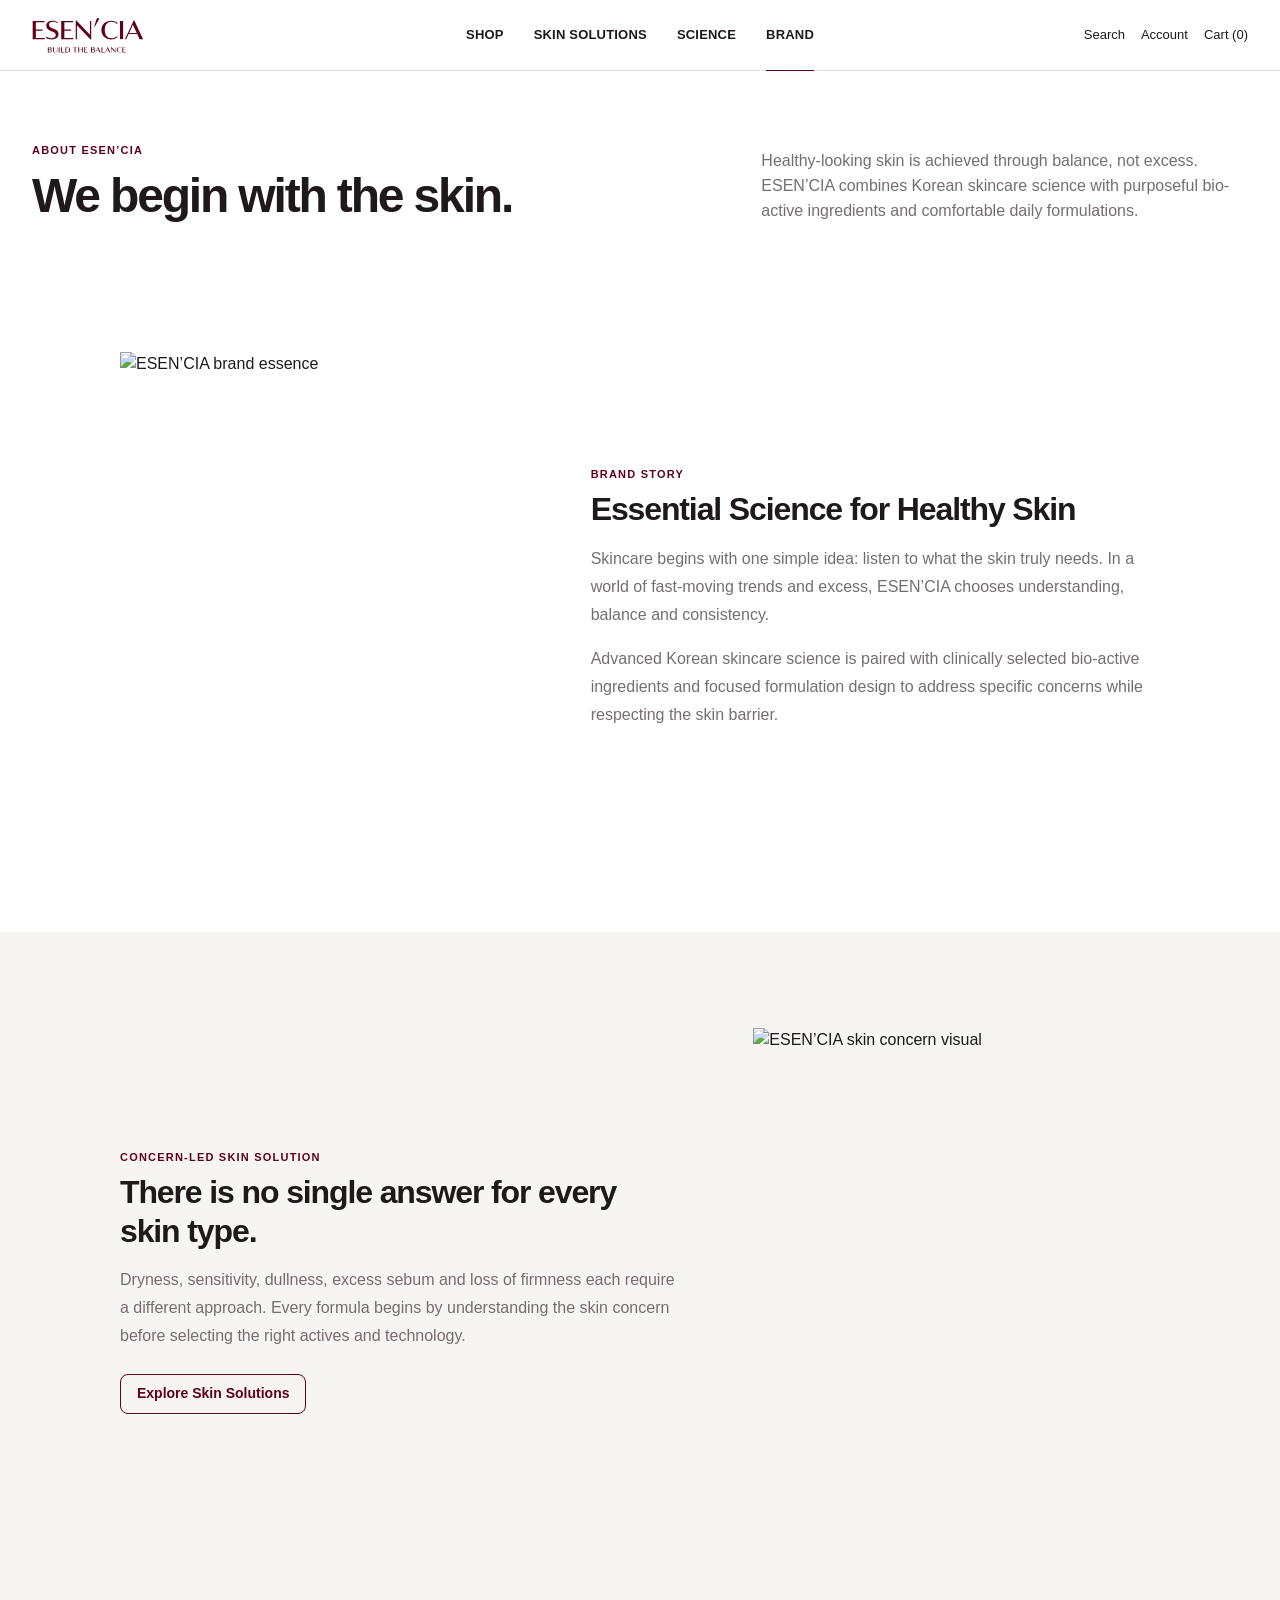
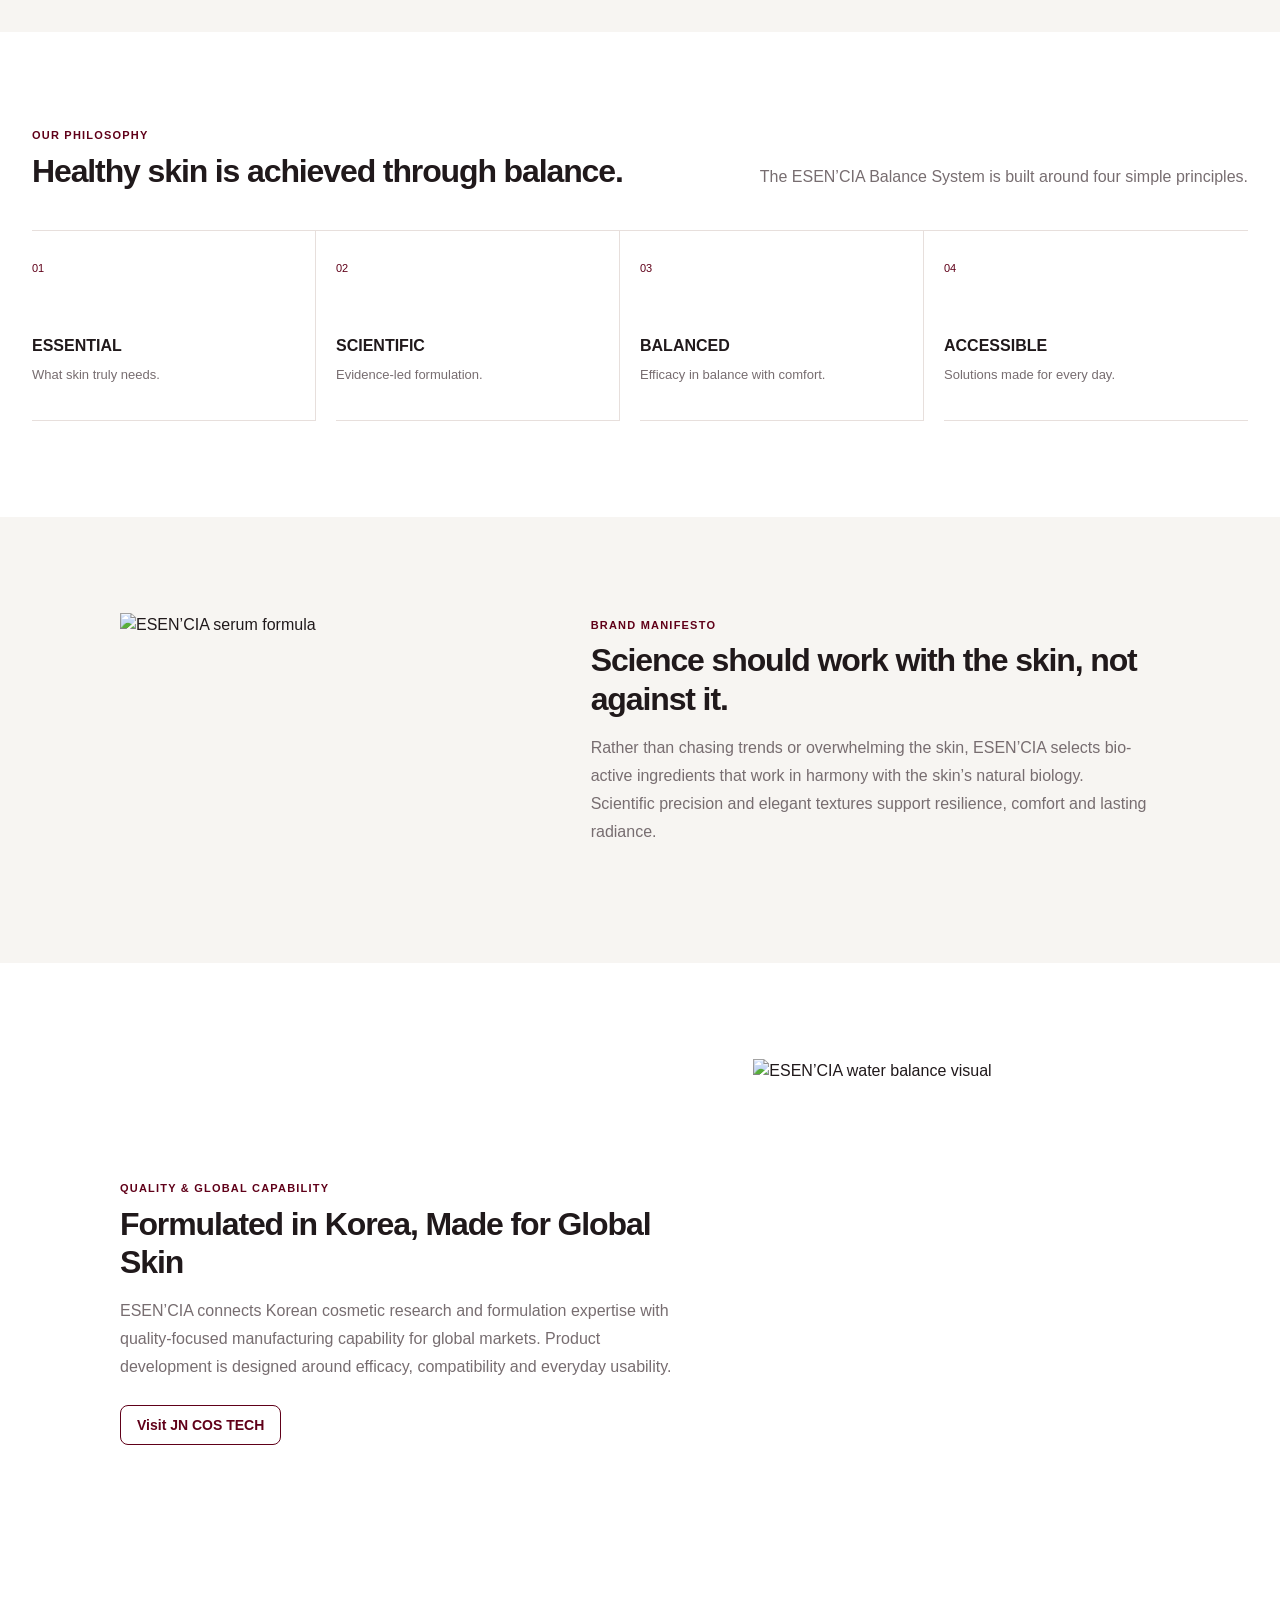
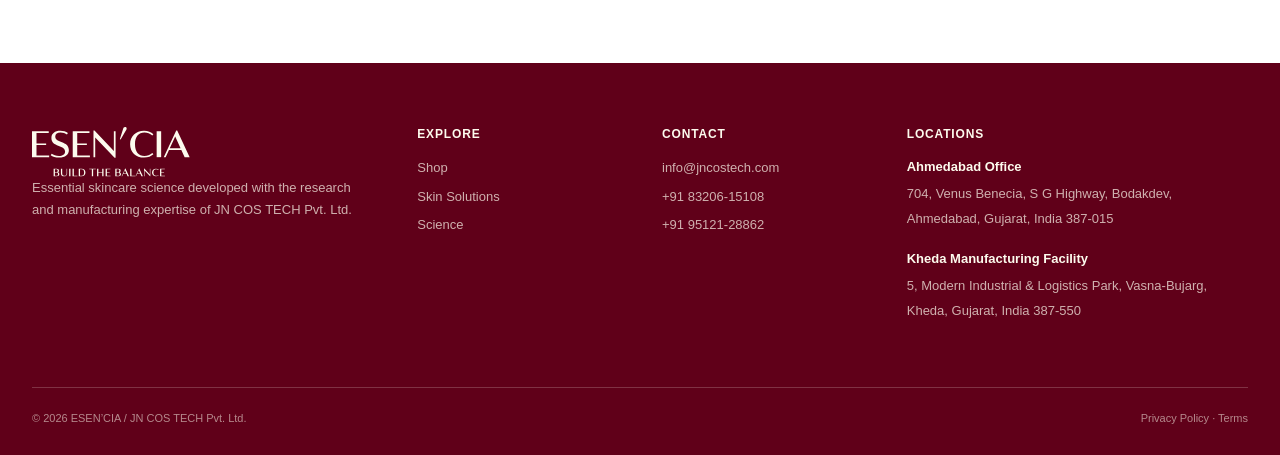
==== brand.html @ ddf8f051 "Add ESENCIA brand story page" ====
<!doctype html><html lang="en"><head><meta charset="utf-8"><meta name="viewport" content="width=device-width,initial-scale=1"><title>Brand — ESEN’CIA</title><meta name="description" content="Discover the ESEN’CIA brand story, philosophy and global quality approach."><link rel="stylesheet" href="assets/preview.css"></head><body><a class="skip-link" href="#main">Skip to content</a>
<header class="header"><div class="wrap header-in"><a href="index.html"><span class="brand-logo small"></span></a><nav class="nav"><div class="nav-item"><a class="nav-link" href="shop.html">SHOP</a><div class="dropdown"><a href="shop.html">Shop All</a><a href="shop.html?category=Cleanser">Cleanser</a><a href="shop.html?category=Toner">Toner</a><a href="shop.html?category=Serum">Serum</a><a href="shop.html?category=Cream">Cream</a></div></div><div class="nav-item"><a class="nav-link" href="solutions.html">SKIN SOLUTIONS</a><div class="dropdown"><a href="solutions.html?solution=Hydrating">Hydrating</a><a href="solutions.html?solution=Calming">Calming</a><a href="solutions.html?solution=Brightening">Brightening</a><a href="solutions.html?solution=Clarifying">Clarifying</a><a href="solutions.html?solution=Rejuvenating">Rejuvenating</a></div></div><div class="nav-item"><a class="nav-link" href="science.html">SCIENCE</a><div class="dropdown"><a href="science.html#our-science">Our Science</a><a href="science.html#complex">Complex Technology</a><a href="science.html#ingredients">Ingredients</a></div></div><div class="nav-item"><a class="nav-link active" href="brand.html">BRAND</a><div class="dropdown"><a href="#story">Brand Story</a><a href="#philosophy">Our Philosophy</a><a href="#quality">Quality & Global Capability</a></div></div></nav><div class="util"><a href="search.html">Search</a><a class="account" href="account.html">Account</a><a href="cart.html">Cart (0)</a><button class="menu-btn" type="button" aria-label="Open menu" data-menu-open><span class="menu-lines"></span></button></div></div></header>
<div class="mobile-panel"><div class="mobile-top"><a href="index.html"><span class="brand-logo small"></span></a><button class="close-btn" data-menu-close>×</button></div><div class="mobile-nav"><details><summary>SHOP <span>+</span></summary><div class="mobile-sub"><a href="shop.html">Shop All</a></div></details><details><summary>SKIN SOLUTIONS <span>+</span></summary><div class="mobile-sub"><a href="solutions.html">All Solutions</a></div></details><details><summary>SCIENCE <span>+</span></summary><div class="mobile-sub"><a href="science.html">Our Science</a></div></details><details open><summary>BRAND <span>+</span></summary><div class="mobile-sub"><a href="#story">Brand Story</a><a href="#philosophy">Our Philosophy</a><a href="#quality">Quality & Global Capability</a></div></details></div></div>
<main id="main"><section class="page-hero"><div class="wrap page-hero-grid"><div><div class="eyebrow">About ESEN’CIA</div><h1>We begin with the skin.</h1></div><p>Healthy-looking skin is achieved through balance, not excess. ESEN’CIA combines Korean skincare science with purposeful bio-active ingredients and comfortable daily formulations.</p></div></section>
<section class="section-sm" id="story"><div class="content-wrap brand-story-grid"><div class="brand-story-image"><img src="https://nineworksdatabase.planus253.workers.dev/cdn/uncategorized/20260916-102112-02-01-22b3e39d.webp" alt="ESEN’CIA brand essence"></div><div class="brand-story-copy"><div class="eyebrow">Brand Story</div><h2>Essential Science for Healthy Skin</h2><p>Skincare begins with one simple idea: listen to what the skin truly needs. In a world of fast-moving trends and excess, ESEN’CIA chooses understanding, balance and consistency.</p><p>Advanced Korean skincare science is paired with clinically selected bio-active ingredients and focused formulation design to address specific concerns while respecting the skin barrier.</p></div></div></section>
<section class="section soft"><div class="content-wrap brand-story-grid reverse"><div class="brand-story-copy"><div class="eyebrow">Concern-Led Skin Solution</div><h2>There is no single answer for every skin type.</h2><p>Dryness, sensitivity, dullness, excess sebum and loss of firmness each require a different approach. Every formula begins by understanding the skin concern before selecting the right actives and technology.</p><div class="actions" style="margin-top:24px"><a class="btn" href="solutions.html">Explore Skin Solutions</a></div></div><div class="brand-story-image"><img src="https://nineworksdatabase.planus253.workers.dev/cdn/uncategorized/20260916-102113-05-01-ddc7c515.webp" alt="ESEN’CIA skin concern visual"></div></div></section>
<section class="section" id="philosophy"><div class="wrap"><div class="section-head"><div><div class="eyebrow">Our Philosophy</div><h2>Healthy skin is achieved through balance.</h2></div><p class="section-copy">The ESEN’CIA Balance System is built around four simple principles.</p></div><div class="principle-grid"><div class="principle"><small>01</small><strong>ESSENTIAL</strong><span>What skin truly needs.</span></div><div class="principle"><small>02</small><strong>SCIENTIFIC</strong><span>Evidence-led formulation.</span></div><div class="principle"><small>03</small><strong>BALANCED</strong><span>Efficacy in balance with comfort.</span></div><div class="principle"><small>04</small><strong>ACCESSIBLE</strong><span>Solutions made for every day.</span></div></div></div></section>
<section class="section soft"><div class="content-wrap brand-story-grid"><div class="brand-story-image landscape"><img src="https://nineworksdatabase.planus253.workers.dev/cdn/uncategorized/20260916-102115-06-01-46f20c57.webp" alt="ESEN’CIA serum formula"></div><div class="brand-story-copy"><div class="eyebrow">Brand Manifesto</div><h2>Science should work with the skin, not against it.</h2><p>Rather than chasing trends or overwhelming the skin, ESEN’CIA selects bio-active ingredients that work in harmony with the skin’s natural biology. Scientific precision and elegant textures support resilience, comfort and lasting radiance.</p></div></div></section>
<section class="section" id="quality"><div class="content-wrap brand-story-grid reverse"><div class="brand-story-copy"><div class="eyebrow">Quality & Global Capability</div><h2>Formulated in Korea, Made for Global Skin</h2><p>ESEN’CIA connects Korean cosmetic research and formulation expertise with quality-focused manufacturing capability for global markets. Product development is designed around efficacy, compatibility and everyday usability.</p><div class="actions" style="margin-top:24px"><a class="btn" href="https://jncostech.com/" target="_blank" rel="noopener">Visit JN COS TECH</a></div></div><div class="brand-story-image"><img src="https://nineworksdatabase.planus253.workers.dev/cdn/uncategorized/20260916-102116-10-01-76a1f83b.webp" alt="ESEN’CIA water balance visual"></div></div></section></main>
<footer class="footer"><div class="wrap"><div class="footer-top"><div class="footer-brand"><span class="brand-logo light"></span><p>Essential skincare science developed with the research and manufacturing expertise of JN COS TECH Pvt. Ltd.</p></div><div><h3>Explore</h3><div class="footer-links"><a href="shop.html">Shop</a><a href="solutions.html">Skin Solutions</a><a href="science.html">Science</a></div></div><div><h3>Contact</h3><div class="footer-links"><a href="mailto:info@jncostech.com">info@jncostech.com</a><a href="tel:+918320615108">+91 83206-15108</a><a href="tel:+919512128862">+91 95121-28862</a></div></div><div><h3>Locations</h3><div class="footer-address"><strong>Ahmedabad Office</strong><span>704, Venus Benecia, S G Highway, Bodakdev, Ahmedabad, Gujarat, India 387-015</span></div><div class="footer-address"><strong>Kheda Manufacturing Facility</strong><span>5, Modern Industrial &amp; Logistics Park, Vasna-Bujarg, Kheda, Gujarat, India 387-550</span></div></div></div><div class="footer-bottom"><span>© 2026 ESEN’CIA / JN COS TECH Pvt. Ltd.</span><span>Privacy Policy · Terms</span></div></div></footer><script src="assets/preview.js"></script></body></html>
---- assets/preview.css ----
@import url('https://cdn.jsdelivr.net/gh/orioncactus/pretendard/dist/web/static/pretendard.css');

:root{
  --brand:#600019;
  --brand-dark:#430012;
  --cream:#FDFBEE;
  --ink:#20191b;
  --muted:#776d70;
  --bg:#ffffff;
  --surface:#f7f5f2;
  --surface-2:#efeae6;
  --line:#e7dfdc;
  --max:1280px;
  --content:1040px;
  --reading:760px;
  --gutter:32px;
  --hyd:#8d8ac8;
  --calm:#77aa97;
  --bright:#d7ad32;
  --clar:#9c79b8;
  --rejuv:#d88370;
}
*{box-sizing:border-box}html{scroll-behavior:smooth}body{margin:0;background:var(--bg);color:var(--ink);font-family:Pretendard,-apple-system,BlinkMacSystemFont,"Segoe UI",sans-serif;font-size:16px;line-height:1.55;-webkit-font-smoothing:antialiased}body.menu-open{overflow:hidden}a{color:inherit;text-decoration:none}button,input{font:inherit}button{color:inherit}img{display:block;max-width:100%}.wrap{width:min(calc(100% - (var(--gutter)*2)),var(--max));margin-inline:auto}.content-wrap{width:min(calc(100% - (var(--gutter)*2)),var(--content));margin-inline:auto}.reading{max-width:var(--reading)}.skip-link{position:absolute;left:-9999px;top:12px;z-index:9999;background:#fff;padding:8px 12px;border:1px solid var(--line);border-radius:8px}.skip-link:focus{left:12px}
.brand-logo{display:block;width:158px;height:50px;background:var(--brand);-webkit-mask:url('esencia-logo.svg') center/contain no-repeat;mask:url('esencia-logo.svg') center/contain no-repeat}.brand-logo.light{background:var(--cream)}.brand-logo.small{width:112px;height:36px}

/* Header */
.header{position:sticky;top:0;z-index:100;background:rgba(255,255,255,.98);border-bottom:1px solid var(--line)}.header-in{height:70px;display:grid;grid-template-columns:1fr auto 1fr;align-items:center;gap:24px}.nav{display:flex;align-items:stretch;justify-content:center;height:100%;gap:30px}.nav-item{position:relative;display:flex;align-items:center}.nav-link{height:100%;display:flex;align-items:center;font-size:13px;font-weight:650;letter-spacing:.015em;position:relative}.nav-link:after{content:"";position:absolute;left:0;right:0;bottom:-1px;height:1px;background:var(--brand);transform:scaleX(0);transition:transform .18s ease}.nav-item:hover .nav-link:after,.nav-item:focus-within .nav-link:after,.nav-link.active:after{transform:scaleX(1)}.dropdown{position:absolute;top:calc(100% + 1px);left:50%;width:220px;transform:translate(-50%,-6px);background:#fff;border:1px solid var(--line);padding:12px;opacity:0;visibility:hidden;transition:.16s ease;box-shadow:0 12px 28px rgba(31,20,23,.07)}.nav-item:hover .dropdown,.nav-item:focus-within .dropdown{opacity:1;visibility:visible;transform:translate(-50%,0)}.dropdown a{display:block;padding:9px 10px;font-size:13px;border-radius:6px}.dropdown a:hover{background:var(--surface);color:var(--brand)}.util{display:flex;justify-content:flex-end;align-items:center;gap:16px;font-size:13px}.util a{display:inline-flex;align-items:center;min-height:40px}.util a:hover{color:var(--brand)}.menu-btn{display:none;border:0;background:transparent;width:40px;height:40px;padding:0;align-items:center;justify-content:center;cursor:pointer}.menu-lines{width:18px;height:12px;position:relative}.menu-lines:before,.menu-lines:after{content:"";position:absolute;left:0;width:18px;height:1px;background:var(--ink)}.menu-lines:before{top:2px}.menu-lines:after{bottom:2px}.mobile-panel{position:fixed;inset:0;z-index:200;background:#fff;transform:translateX(-100%);transition:transform .25s ease;padding:20px 16px 32px;overflow:auto}.mobile-panel.open{transform:none}.mobile-top{display:flex;justify-content:space-between;align-items:center;height:48px}.close-btn{border:0;background:transparent;width:40px;height:40px;font-size:24px;cursor:pointer}.mobile-nav{margin-top:32px;border-top:1px solid var(--line)}.mobile-nav details{border-bottom:1px solid var(--line)}.mobile-nav summary{list-style:none;padding:18px 0;font-size:17px;font-weight:650;display:flex;justify-content:space-between;cursor:pointer}.mobile-nav summary::-webkit-details-marker{display:none}.mobile-sub{display:grid;gap:12px;padding:0 0 20px;color:var(--muted);font-size:14px}.mobile-meta{margin-top:28px;display:grid;gap:12px;font-size:13px;color:var(--muted)}

/* Type / shared */
.eyebrow{font-size:11px;line-height:1.4;font-weight:700;letter-spacing:.11em;text-transform:uppercase;color:var(--brand)}h1,h2,h3,p{margin-top:0}h1{font-size:48px;line-height:1.15;letter-spacing:-.045em;font-weight:650;margin-bottom:20px}h2{font-size:32px;line-height:1.2;letter-spacing:-.035em;font-weight:650;margin-bottom:0}h3{font-size:20px;line-height:1.3;letter-spacing:-.025em;font-weight:650}.lead{font-size:17px;line-height:1.65;color:var(--muted);max-width:620px;margin-bottom:0}.muted{color:var(--muted)}.actions{display:flex;gap:10px;align-items:center;flex-wrap:wrap}.btn{height:40px;padding:0 16px;border:1px solid var(--brand);border-radius:8px;display:inline-flex;align-items:center;justify-content:center;gap:8px;background:transparent;color:var(--brand);font-size:14px;font-weight:600;cursor:pointer;transition:.18s ease}.btn:hover{background:#fbf5f7}.btn.primary{height:52px;padding:0 20px;border-radius:12px;background:var(--brand);border-color:var(--brand);color:var(--cream);font-size:16px}.btn.primary:hover{background:var(--brand-dark)}.btn.ghost{border-color:transparent;padding-inline:4px}.btn.ghost:hover{background:transparent;opacity:.65}.section{padding:96px 0}.section-sm{padding:72px 0}.soft{background:var(--surface)}.burgundy{background:var(--brand);color:var(--cream)}.section-head{display:grid;grid-template-columns:minmax(0,7fr) minmax(0,5fr);gap:32px;align-items:end;margin-bottom:40px}.section-head .section-copy{max-width:520px;justify-self:end;color:var(--muted);margin-bottom:0}.section-head .eyebrow{margin-bottom:8px}.section-head.light .eyebrow,.section-head.light .section-copy{color:rgba(253,251,238,.7)}.section-head.light h2{color:var(--cream)}

/* Home hero */
.hero{padding:40px 0 88px}.hero-visual{position:relative;width:min(calc(100% - (var(--gutter)*2)),var(--max));margin:auto;aspect-ratio:16/7;max-height:600px;min-height:420px;overflow:hidden;background:var(--surface)}.hero-visual img{width:100%;height:100%;object-fit:cover;object-position:center}.hero-overlay{position:absolute;inset:0;background:linear-gradient(90deg,rgba(35,10,18,.52) 0%,rgba(35,10,18,.18) 42%,rgba(35,10,18,0) 72%)}.hero-copy{position:absolute;left:48px;bottom:48px;z-index:2;max-width:570px;color:#fff}.hero-copy .eyebrow{color:rgba(255,255,255,.8);margin-bottom:10px}.hero-copy h1{margin-bottom:16px}.hero-copy .lead{color:rgba(255,255,255,.84);max-width:520px}.hero-copy .actions{margin-top:24px}.hero-copy .btn{border-color:#fff;color:#fff}.hero-copy .btn.primary{background:#fff;border-color:#fff;color:var(--brand)}

/* Home blocks */
.home-intro{display:grid;grid-template-columns:5fr 7fr;gap:64px;align-items:center}.home-intro-media{aspect-ratio:1/1;overflow:hidden;background:var(--surface)}.home-intro-media img{width:100%;height:100%;object-fit:cover}.home-intro-copy{max-width:560px}.home-intro-copy h2{margin:8px 0 16px}.home-intro-copy p{color:var(--muted);line-height:1.75}.category-grid{display:grid;grid-template-columns:repeat(4,1fr);border-top:1px solid var(--line)}.category-link{min-height:190px;padding:24px 20px 22px 0;border-bottom:1px solid var(--line);position:relative;display:flex;flex-direction:column;justify-content:space-between}.category-link:not(:last-child){margin-right:20px}.category-number{font-size:11px;color:var(--muted)}.category-name{font-size:22px;font-weight:600;letter-spacing:-.03em}.category-count{font-size:13px;color:var(--muted);margin-top:4px}.category-arrow{position:absolute;right:0;top:24px;color:var(--brand)}.feature-split{display:grid;grid-template-columns:1fr 1fr;gap:24px}.feature-image{min-height:430px;position:relative;overflow:hidden}.feature-image img{width:100%;height:100%;object-fit:cover}.feature-copy{padding:48px;background:var(--surface);display:flex;flex-direction:column;justify-content:center}.feature-copy h2{margin:8px 0 16px}.feature-copy p{color:var(--muted);line-height:1.7}

/* Internal page */
.page-hero{padding:72px 0 56px}.page-hero-grid{display:grid;grid-template-columns:7fr 5fr;gap:48px;align-items:end}.page-hero h1{margin:10px 0 0}.page-hero p{color:var(--muted);max-width:520px;margin:0}.page-visual{height:420px;overflow:hidden;background:var(--surface)}.page-visual img{width:100%;height:100%;object-fit:cover}.page-tabs{display:flex;gap:22px;border-bottom:1px solid var(--line);overflow:auto;margin-bottom:40px}.page-tabs a,.page-tabs button{height:44px;display:flex;align-items:center;border:0;background:transparent;padding:0;white-space:nowrap;font-size:14px;font-weight:600;color:var(--muted);position:relative;cursor:pointer}.page-tabs .active,.page-tabs a:hover,.page-tabs button:hover{color:var(--brand)}.page-tabs .active:after{content:"";position:absolute;left:0;right:0;bottom:-1px;height:1px;background:var(--brand)}

/* Products */
.product-grid{display:grid;grid-template-columns:repeat(4,minmax(0,1fr));gap:36px 18px}.product-card{display:block;min-width:0}.product-media{aspect-ratio:1/1;background:var(--surface);overflow:hidden;position:relative}.product-media img{width:100%;height:100%;object-fit:contain;padding:7%;transition:transform .3s ease}.product-card:hover .product-media img{transform:scale(1.025)}.product-meta{padding-top:14px}.product-type{font-size:11px;text-transform:uppercase;letter-spacing:.07em;color:var(--brand)}.product-name{font-size:16px;font-weight:600;margin-top:4px}.product-sub{font-size:13px;color:var(--muted);margin-top:4px;white-space:nowrap;overflow:hidden;text-overflow:ellipsis}.placeholder{height:100%;display:flex;align-items:center;justify-content:center;text-align:center;padding:24px;color:var(--muted);font-size:13px;background:#f4f2ef}

/* Solutions */
.solution-grid-page{display:grid;grid-template-columns:repeat(5,1fr);gap:16px}.solution-card{min-height:260px;padding:22px;background:var(--surface);border-top:3px solid var(--accent);display:flex;flex-direction:column;justify-content:space-between}.solution-card small{font-size:11px;color:var(--muted)}.solution-card strong{font-size:18px}.solution-card p{font-size:13px;color:var(--muted);margin:8px 0 0}.solution-card a{font-size:13px;color:var(--brand);font-weight:600}.solution-detail-block{display:grid;grid-template-columns:5fr 7fr;gap:56px;align-items:center}.solution-detail-block .media{aspect-ratio:1/1;overflow:hidden}.solution-detail-block .media img{width:100%;height:100%;object-fit:cover}.solution-detail-block .copy h2{margin:8px 0 14px}.solution-detail-block .copy p{color:var(--muted);line-height:1.7}

/* Science */
.process{border-top:1px solid var(--line)}.process-item{display:grid;grid-template-columns:52px 1fr 1.4fr;gap:20px;padding:18px 0;border-bottom:1px solid var(--line)}.process-num{font-size:11px;color:var(--brand)}.process-title{font-size:15px;font-weight:600}.process-copy{font-size:13px;color:var(--muted);line-height:1.55}.tech-grid{display:grid;grid-template-columns:repeat(5,1fr);gap:16px}.tech-card{padding:20px;background:var(--surface);min-height:230px;border-top:2px solid var(--brand)}.tech-card small{font-size:11px;color:var(--muted)}.tech-card h3{font-size:17px;margin:36px 0 8px}.tech-card p{font-size:13px;color:var(--muted)}.ingredient-grid{display:grid;grid-template-columns:repeat(4,1fr);gap:16px}.ingredient{padding:20px;border-top:1px solid var(--line)}.ingredient strong{display:block;font-size:14px}.ingredient span{display:block;color:var(--muted);font-size:13px;margin-top:6px}

/* Brand page */
.brand-story-grid{display:grid;grid-template-columns:5fr 7fr;gap:64px;align-items:center}.brand-story-grid.reverse{grid-template-columns:7fr 5fr}.brand-story-image{aspect-ratio:4/5;overflow:hidden}.brand-story-image.landscape{aspect-ratio:16/10}.brand-story-image img{width:100%;height:100%;object-fit:cover}.brand-story-copy{max-width:560px}.brand-story-copy h2{margin:8px 0 16px}.brand-story-copy p{color:var(--muted);line-height:1.75}.principle-grid{display:grid;grid-template-columns:repeat(4,1fr);border-top:1px solid var(--line)}.principle{padding:24px 20px 24px 0;min-height:190px;border-bottom:1px solid var(--line)}.principle:not(:last-child){border-right:1px solid var(--line);margin-right:20px}.principle small{font-size:11px;color:var(--brand)}.principle strong{display:block;margin-top:54px}.principle span{display:block;color:var(--muted);font-size:13px;margin-top:6px}

/* Search / utility pages */
.search-box{display:grid;grid-template-columns:1fr auto;gap:10px;max-width:760px}.search-box input{height:52px;border:1px solid var(--line);border-radius:12px;padding:0 16px;font-size:16px;outline:none}.search-box input:focus{border-color:var(--brand)}.empty-state{padding:48px 0;color:var(--muted)}.utility-panel{max-width:680px;padding:40px;background:var(--surface)}.utility-panel h2{margin-bottom:12px}.utility-panel p{color:var(--muted)}

/* PDP */
.product-page{padding:56px 0 96px}.back{display:inline-flex;margin-bottom:24px;font-size:13px;color:var(--muted)}.product-layout{display:grid;grid-template-columns:1.05fr .95fr;gap:64px;align-items:start}.pdp-gallery{aspect-ratio:1/1;background:var(--surface);display:flex;align-items:center;justify-content:center;overflow:hidden}.pdp-gallery img{width:100%;height:100%;object-fit:contain;padding:7%}.pdp-info{position:sticky;top:96px}.pdp-info h1{font-size:40px;margin:10px 0 8px}.pdp-sub{color:var(--muted)}.pdp-rule{height:1px;background:var(--line);margin:24px 0}.pdp-label{font-size:11px;text-transform:uppercase;letter-spacing:.07em;color:var(--muted)}.pdp-value{margin-top:5px}.pdp-price{font-size:18px;font-weight:600;margin-top:4px}.qty{display:grid;gap:8px;margin:22px 0 10px}.qty input{height:48px;border:1px solid var(--line);border-radius:8px;padding:0 14px}.shopify-note{font-size:12px;color:var(--muted);margin-top:12px}.detail-sections{margin-top:72px;border-top:1px solid var(--line)}.detail-row{display:grid;grid-template-columns:1fr 2fr;gap:40px;padding:34px 0;border-bottom:1px solid var(--line)}.detail-row h3{margin:0;font-size:18px}.detail-row p{margin:0;color:var(--muted);max-width:700px}.related{margin-top:72px}.related h2{margin-bottom:28px}

/* Newsletter/footer */
.newsletter{background:var(--surface);padding:72px 0}.newsletter-grid{display:grid;grid-template-columns:1fr 1fr;gap:64px;align-items:end}.newsletter h2{margin:8px 0 0}.newsletter-form{display:grid;grid-template-columns:1fr auto;gap:10px}.newsletter-form input{height:52px;border:1px solid var(--line);border-radius:12px;background:#fff;padding:0 16px;font-size:15px;outline:none}.newsletter-form input:focus{border-color:var(--brand)}.footer{background:var(--brand);color:var(--cream);padding:64px 0 28px}.footer-top{display:grid;grid-template-columns:1.7fr 1fr 1fr 1.7fr;gap:44px}.footer-brand p,.footer-links a,.footer-address span{color:rgba(253,251,238,.7);font-size:13px;line-height:1.65}.footer h3{font-size:12px;text-transform:uppercase;letter-spacing:.07em;margin-bottom:14px}.footer-links{display:grid;gap:7px}.footer-links a:hover{color:#fff}.footer-address{margin-bottom:18px}.footer-address strong{display:block;font-size:13px;margin-bottom:4px}.footer-bottom{border-top:1px solid rgba(253,251,238,.2);margin-top:46px;padding-top:22px;display:flex;justify-content:space-between;gap:20px;font-size:11px;color:rgba(253,251,238,.54)}

@media(max-width:1023px){:root{--gutter:24px}.nav{display:none}.header-in{grid-template-columns:1fr auto}.util .search,.util .account{display:none}.menu-btn{display:inline-flex}.hero-visual{aspect-ratio:4/3}.home-intro,.feature-split,.page-hero-grid,.brand-story-grid,.brand-story-grid.reverse,.solution-detail-block,.product-layout,.newsletter-grid{grid-template-columns:1fr}.product-grid{grid-template-columns:repeat(2,1fr)}.solution-grid-page{grid-template-columns:repeat(2,1fr)}.tech-grid{grid-template-columns:repeat(2,1fr)}.ingredient-grid{grid-template-columns:repeat(2,1fr)}.principle-grid{grid-template-columns:repeat(2,1fr)}.pdp-info{position:static}.footer-top{grid-template-columns:1fr 1fr}}
@media(max-width:767px){:root{--gutter:16px}.header-in{height:64px}.brand-logo.small{width:102px;height:32px}.util{gap:10px}.hero{padding:24px 0 64px}.hero-visual{width:calc(100% - 32px);aspect-ratio:4/5;min-height:0}.hero-copy{left:24px;right:24px;bottom:28px}.hero-copy h1{font-size:38px}.hero-copy .lead{font-size:15px}.hero-overlay{background:linear-gradient(0deg,rgba(35,10,18,.65) 0%,rgba(35,10,18,.14) 58%,rgba(35,10,18,0) 75%)}h1{font-size:38px}h2{font-size:28px}.section{padding:64px 0}.section-sm{padding:52px 0}.section-head{grid-template-columns:1fr;margin-bottom:28px}.section-head .section-copy{justify-self:start}.home-intro{gap:28px}.feature-copy{padding:32px 24px}.category-grid{grid-template-columns:1fr 1fr}.category-link:not(:last-child){margin-right:0}.category-link:nth-child(odd){margin-right:12px}.page-hero{padding:48px 0 36px}.page-visual{height:300px}.product-grid{gap:28px 10px}.product-name{font-size:14px}.product-sub{display:none}.solution-grid-page{grid-template-columns:1fr}.tech-grid{grid-template-columns:1fr}.ingredient-grid{grid-template-columns:1fr 1fr;gap:8px}.principle-grid{grid-template-columns:1fr}.principle:not(:last-child){border-right:0;margin-right:0}.process-item{grid-template-columns:40px 1fr;gap:12px}.process-copy{grid-column:2}.search-box{grid-template-columns:1fr}.newsletter-form{grid-template-columns:1fr}.footer-top{grid-template-columns:1fr}.footer-bottom{flex-direction:column}.product-page{padding:40px 0 64px}.pdp-info h1{font-size:32px}.detail-row{grid-template-columns:1fr;gap:12px}}
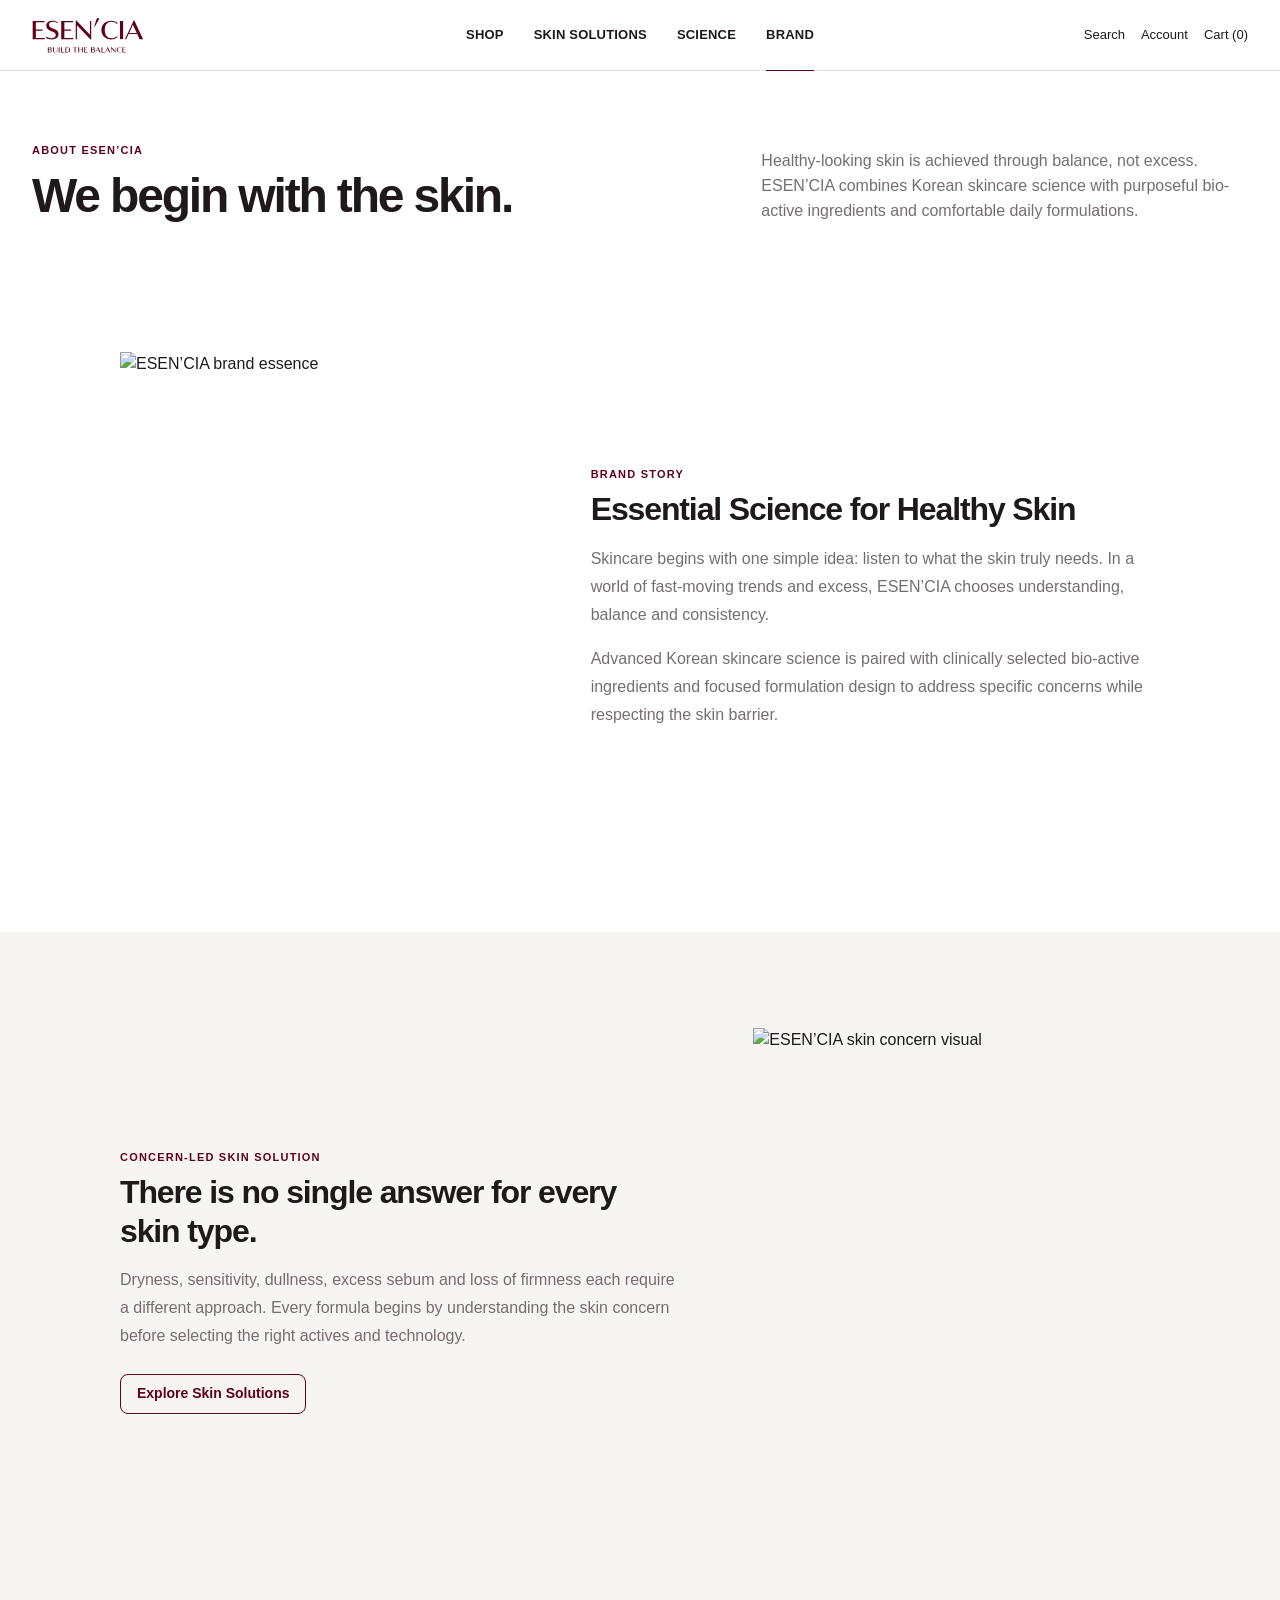
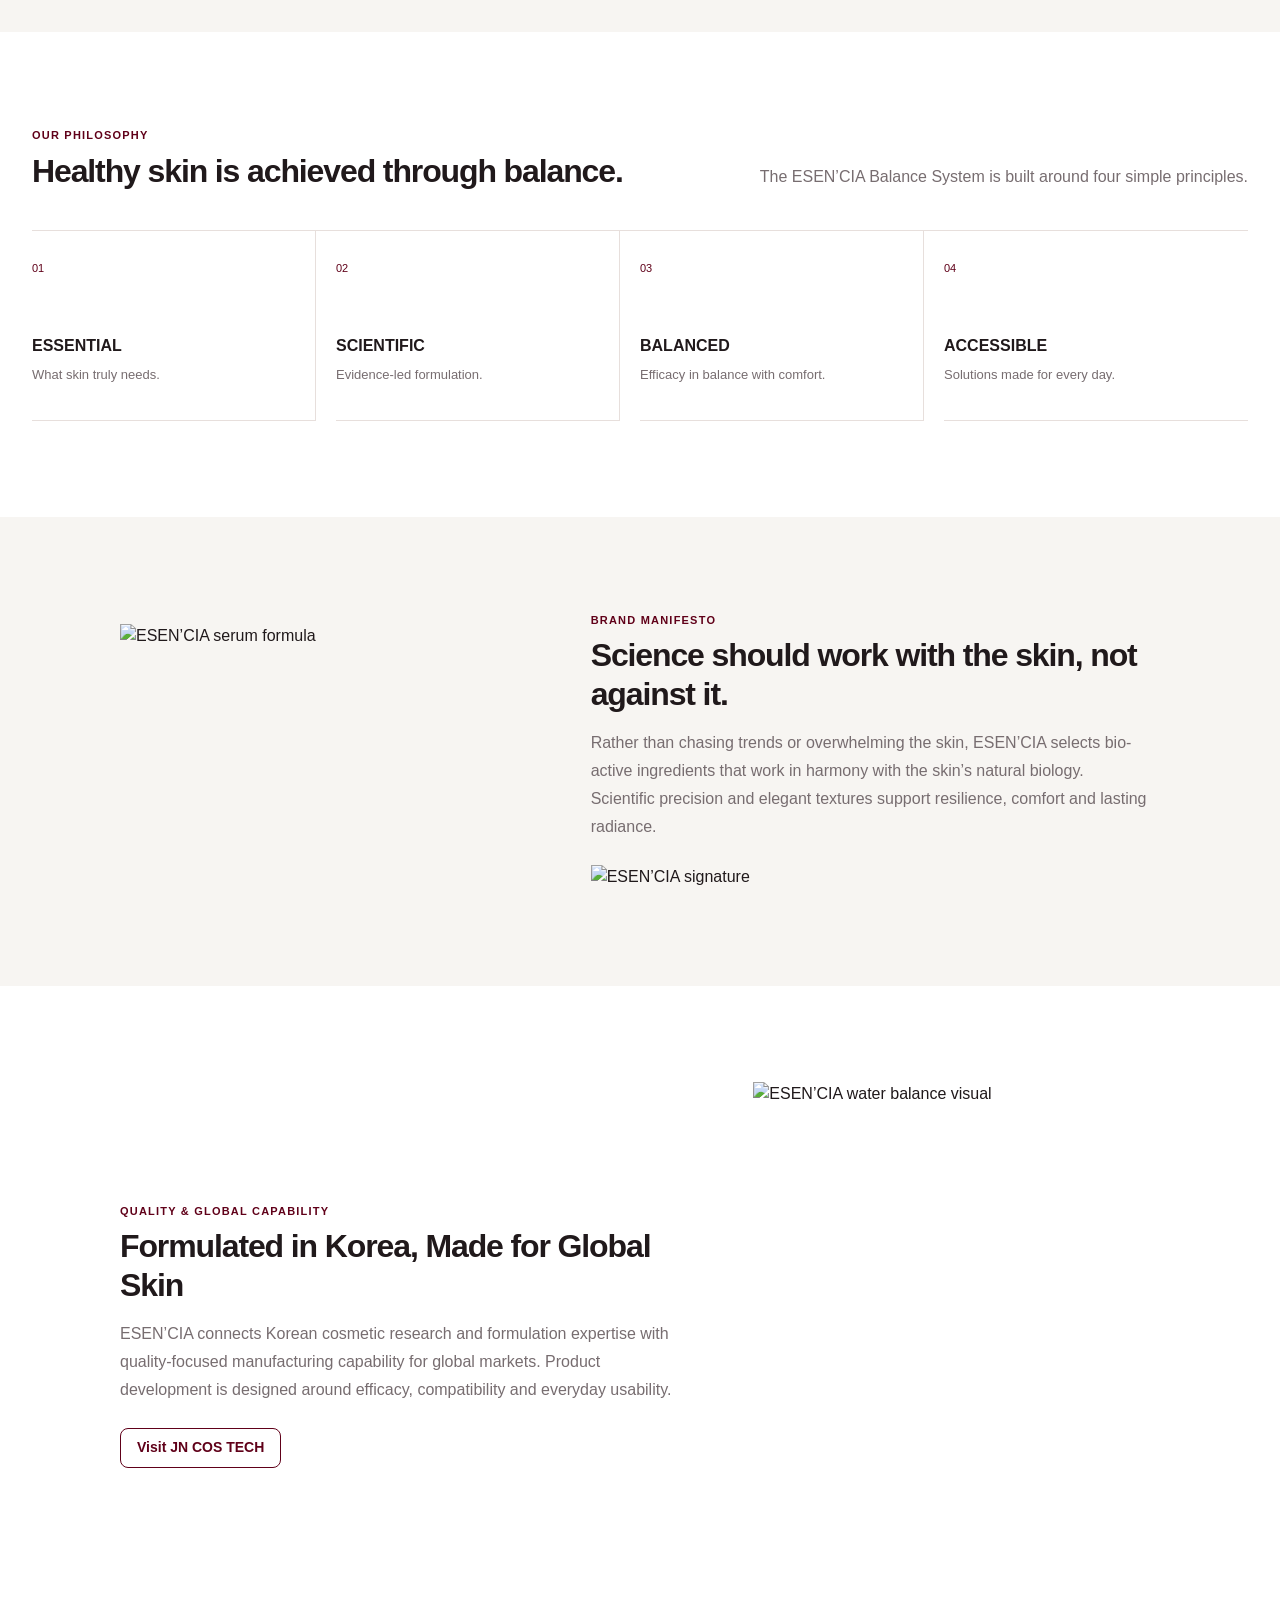
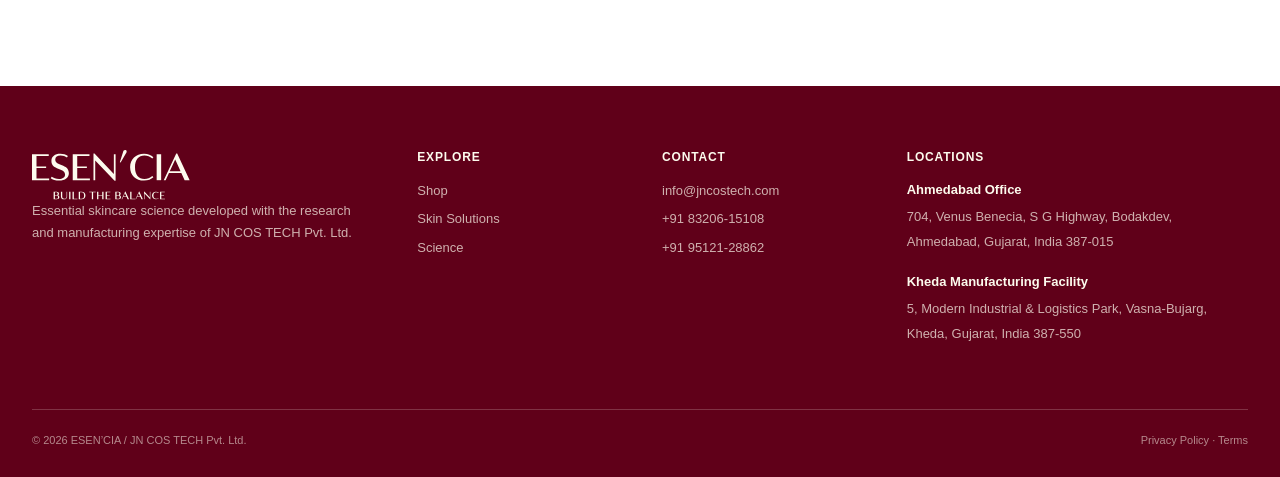
==== commit 2aa5e2b0: "Add ESENCIA signature artwork to About brand story" ====
--- a/brand.html
+++ b/brand.html
@@ -1,10 +1,10 @@
 <!doctype html><html lang="en"><head><meta charset="utf-8"><meta name="viewport" content="width=device-width,initial-scale=1"><title>Brand — ESEN’CIA</title><meta name="description" content="Discover the ESEN’CIA brand story, philosophy and global quality approach."><link rel="stylesheet" href="assets/preview.css"></head><body><a class="skip-link" href="#main">Skip to content</a>
-<header class="header"><div class="wrap header-in"><a href="index.html"><span class="brand-logo small"></span></a><nav class="nav"><div class="nav-item"><a class="nav-link" href="shop.html">SHOP</a><div class="dropdown"><a href="shop.html">Shop All</a><a href="shop.html?category=Cleanser">Cleanser</a><a href="shop.html?category=Toner">Toner</a><a href="shop.html?category=Serum">Serum</a><a href="shop.html?category=Cream">Cream</a></div></div><div class="nav-item"><a class="nav-link" href="solutions.html">SKIN SOLUTIONS</a><div class="dropdown"><a href="solutions.html?solution=Hydrating">Hydrating</a><a href="solutions.html?solution=Calming">Calming</a><a href="solutions.html?solution=Brightening">Brightening</a><a href="solutions.html?solution=Clarifying">Clarifying</a><a href="solutions.html?solution=Rejuvenating">Rejuvenating</a></div></div><div class="nav-item"><a class="nav-link" href="science.html">SCIENCE</a><div class="dropdown"><a href="science.html#our-science">Our Science</a><a href="science.html#complex">Complex Technology</a><a href="science.html#ingredients">Ingredients</a></div></div><div class="nav-item"><a class="nav-link active" href="brand.html">BRAND</a><div class="dropdown"><a href="#story">Brand Story</a><a href="#philosophy">Our Philosophy</a><a href="#quality">Quality & Global Capability</a></div></div></nav><div class="util"><a href="search.html">Search</a><a class="account" href="account.html">Account</a><a href="cart.html">Cart (0)</a><button class="menu-btn" type="button" aria-label="Open menu" data-menu-open><span class="menu-lines"></span></button></div></div></header>
+<header class="header"><div class="wrap header-in"><a href="index.html"><span class="brand-logo small"></span></a><nav class="nav"><div class="nav-item"><a class="nav-link" href="shop.html">SHOP</a><div class="dropdown"><a href="shop.html">Shop All</a><a href="shop.html?category=Cleanser">Cleanser</a><a href="shop.html?category=Toner">Toner</a><a href="shop.html?category=Serum">Serum</a><a href="shop.html?category=Cream">Cream</a></div></div><div class="nav-item"><a class="nav-link" href="solutions.html">SKIN SOLUTIONS</a><div class="dropdown"><a href="solutions.html?solution=Hydrating#solution-products">Hydrating</a><a href="solutions.html?solution=Calming#solution-products">Calming</a><a href="solutions.html?solution=Brightening#solution-products">Brightening</a><a href="solutions.html?solution=Clarifying#solution-products">Clarifying</a><a href="solutions.html?solution=Rejuvenating#solution-products">Rejuvenating</a></div></div><div class="nav-item"><a class="nav-link" href="science.html">SCIENCE</a><div class="dropdown"><a href="science.html#our-science">Our Science</a><a href="science.html#complex">Complex Technology</a><a href="science.html#ingredients">Ingredients</a></div></div><div class="nav-item"><a class="nav-link active" href="brand.html">BRAND</a><div class="dropdown"><a href="#story">Brand Story</a><a href="#philosophy">Our Philosophy</a><a href="#quality">Quality & Global Capability</a></div></div></nav><div class="util"><a href="search.html">Search</a><a class="account" href="account.html">Account</a><a href="cart.html">Cart (0)</a><button class="menu-btn" type="button" aria-label="Open menu" data-menu-open><span class="menu-lines"></span></button></div></div></header>
 <div class="mobile-panel"><div class="mobile-top"><a href="index.html"><span class="brand-logo small"></span></a><button class="close-btn" data-menu-close>×</button></div><div class="mobile-nav"><details><summary>SHOP <span>+</span></summary><div class="mobile-sub"><a href="shop.html">Shop All</a></div></details><details><summary>SKIN SOLUTIONS <span>+</span></summary><div class="mobile-sub"><a href="solutions.html">All Solutions</a></div></details><details><summary>SCIENCE <span>+</span></summary><div class="mobile-sub"><a href="science.html">Our Science</a></div></details><details open><summary>BRAND <span>+</span></summary><div class="mobile-sub"><a href="#story">Brand Story</a><a href="#philosophy">Our Philosophy</a><a href="#quality">Quality & Global Capability</a></div></details></div></div>
 <main id="main"><section class="page-hero"><div class="wrap page-hero-grid"><div><div class="eyebrow">About ESEN’CIA</div><h1>We begin with the skin.</h1></div><p>Healthy-looking skin is achieved through balance, not excess. ESEN’CIA combines Korean skincare science with purposeful bio-active ingredients and comfortable daily formulations.</p></div></section>
 <section class="section-sm" id="story"><div class="content-wrap brand-story-grid"><div class="brand-story-image"><img src="https://nineworksdatabase.planus253.workers.dev/cdn/uncategorized/20260916-102112-02-01-22b3e39d.webp" alt="ESEN’CIA brand essence"></div><div class="brand-story-copy"><div class="eyebrow">Brand Story</div><h2>Essential Science for Healthy Skin</h2><p>Skincare begins with one simple idea: listen to what the skin truly needs. In a world of fast-moving trends and excess, ESEN’CIA chooses understanding, balance and consistency.</p><p>Advanced Korean skincare science is paired with clinically selected bio-active ingredients and focused formulation design to address specific concerns while respecting the skin barrier.</p></div></div></section>
 <section class="section soft"><div class="content-wrap brand-story-grid reverse"><div class="brand-story-copy"><div class="eyebrow">Concern-Led Skin Solution</div><h2>There is no single answer for every skin type.</h2><p>Dryness, sensitivity, dullness, excess sebum and loss of firmness each require a different approach. Every formula begins by understanding the skin concern before selecting the right actives and technology.</p><div class="actions" style="margin-top:24px"><a class="btn" href="solutions.html">Explore Skin Solutions</a></div></div><div class="brand-story-image"><img src="https://nineworksdatabase.planus253.workers.dev/cdn/uncategorized/20260916-102113-05-01-ddc7c515.webp" alt="ESEN’CIA skin concern visual"></div></div></section>
 <section class="section" id="philosophy"><div class="wrap"><div class="section-head"><div><div class="eyebrow">Our Philosophy</div><h2>Healthy skin is achieved through balance.</h2></div><p class="section-copy">The ESEN’CIA Balance System is built around four simple principles.</p></div><div class="principle-grid"><div class="principle"><small>01</small><strong>ESSENTIAL</strong><span>What skin truly needs.</span></div><div class="principle"><small>02</small><strong>SCIENTIFIC</strong><span>Evidence-led formulation.</span></div><div class="principle"><small>03</small><strong>BALANCED</strong><span>Efficacy in balance with comfort.</span></div><div class="principle"><small>04</small><strong>ACCESSIBLE</strong><span>Solutions made for every day.</span></div></div></div></section>
-<section class="section soft"><div class="content-wrap brand-story-grid"><div class="brand-story-image landscape"><img src="https://nineworksdatabase.planus253.workers.dev/cdn/uncategorized/20260916-102115-06-01-46f20c57.webp" alt="ESEN’CIA serum formula"></div><div class="brand-story-copy"><div class="eyebrow">Brand Manifesto</div><h2>Science should work with the skin, not against it.</h2><p>Rather than chasing trends or overwhelming the skin, ESEN’CIA selects bio-active ingredients that work in harmony with the skin’s natural biology. Scientific precision and elegant textures support resilience, comfort and lasting radiance.</p></div></div></section>
+<section class="section soft"><div class="content-wrap brand-story-grid"><div class="brand-story-image landscape"><img src="https://nineworksdatabase.planus253.workers.dev/cdn/uncategorized/20260916-102115-06-01-46f20c57.webp" alt="ESEN’CIA serum formula"></div><div class="brand-story-copy"><div class="eyebrow">Brand Manifesto</div><h2>Science should work with the skin, not against it.</h2><p>Rather than chasing trends or overwhelming the skin, ESEN’CIA selects bio-active ingredients that work in harmony with the skin’s natural biology. Scientific precision and elegant textures support resilience, comfort and lasting radiance.</p><img src="https://nineworksdatabase.planus253.workers.dev/cdn/uncategorized/20260916-103327-image-19-2988b9bd.webp" alt="ESEN’CIA signature" style="width:240px;max-width:55%;height:auto;margin-top:24px;object-fit:contain"></div></div></section>
 <section class="section" id="quality"><div class="content-wrap brand-story-grid reverse"><div class="brand-story-copy"><div class="eyebrow">Quality & Global Capability</div><h2>Formulated in Korea, Made for Global Skin</h2><p>ESEN’CIA connects Korean cosmetic research and formulation expertise with quality-focused manufacturing capability for global markets. Product development is designed around efficacy, compatibility and everyday usability.</p><div class="actions" style="margin-top:24px"><a class="btn" href="https://jncostech.com/" target="_blank" rel="noopener">Visit JN COS TECH</a></div></div><div class="brand-story-image"><img src="https://nineworksdatabase.planus253.workers.dev/cdn/uncategorized/20260916-102116-10-01-76a1f83b.webp" alt="ESEN’CIA water balance visual"></div></div></section></main>
 <footer class="footer"><div class="wrap"><div class="footer-top"><div class="footer-brand"><span class="brand-logo light"></span><p>Essential skincare science developed with the research and manufacturing expertise of JN COS TECH Pvt. Ltd.</p></div><div><h3>Explore</h3><div class="footer-links"><a href="shop.html">Shop</a><a href="solutions.html">Skin Solutions</a><a href="science.html">Science</a></div></div><div><h3>Contact</h3><div class="footer-links"><a href="mailto:info@jncostech.com">info@jncostech.com</a><a href="tel:+918320615108">+91 83206-15108</a><a href="tel:+919512128862">+91 95121-28862</a></div></div><div><h3>Locations</h3><div class="footer-address"><strong>Ahmedabad Office</strong><span>704, Venus Benecia, S G Highway, Bodakdev, Ahmedabad, Gujarat, India 387-015</span></div><div class="footer-address"><strong>Kheda Manufacturing Facility</strong><span>5, Modern Industrial &amp; Logistics Park, Vasna-Bujarg, Kheda, Gujarat, India 387-550</span></div></div></div><div class="footer-bottom"><span>© 2026 ESEN’CIA / JN COS TECH Pvt. Ltd.</span><span>Privacy Policy · Terms</span></div></div></footer><script src="assets/preview.js"></script></body></html>
